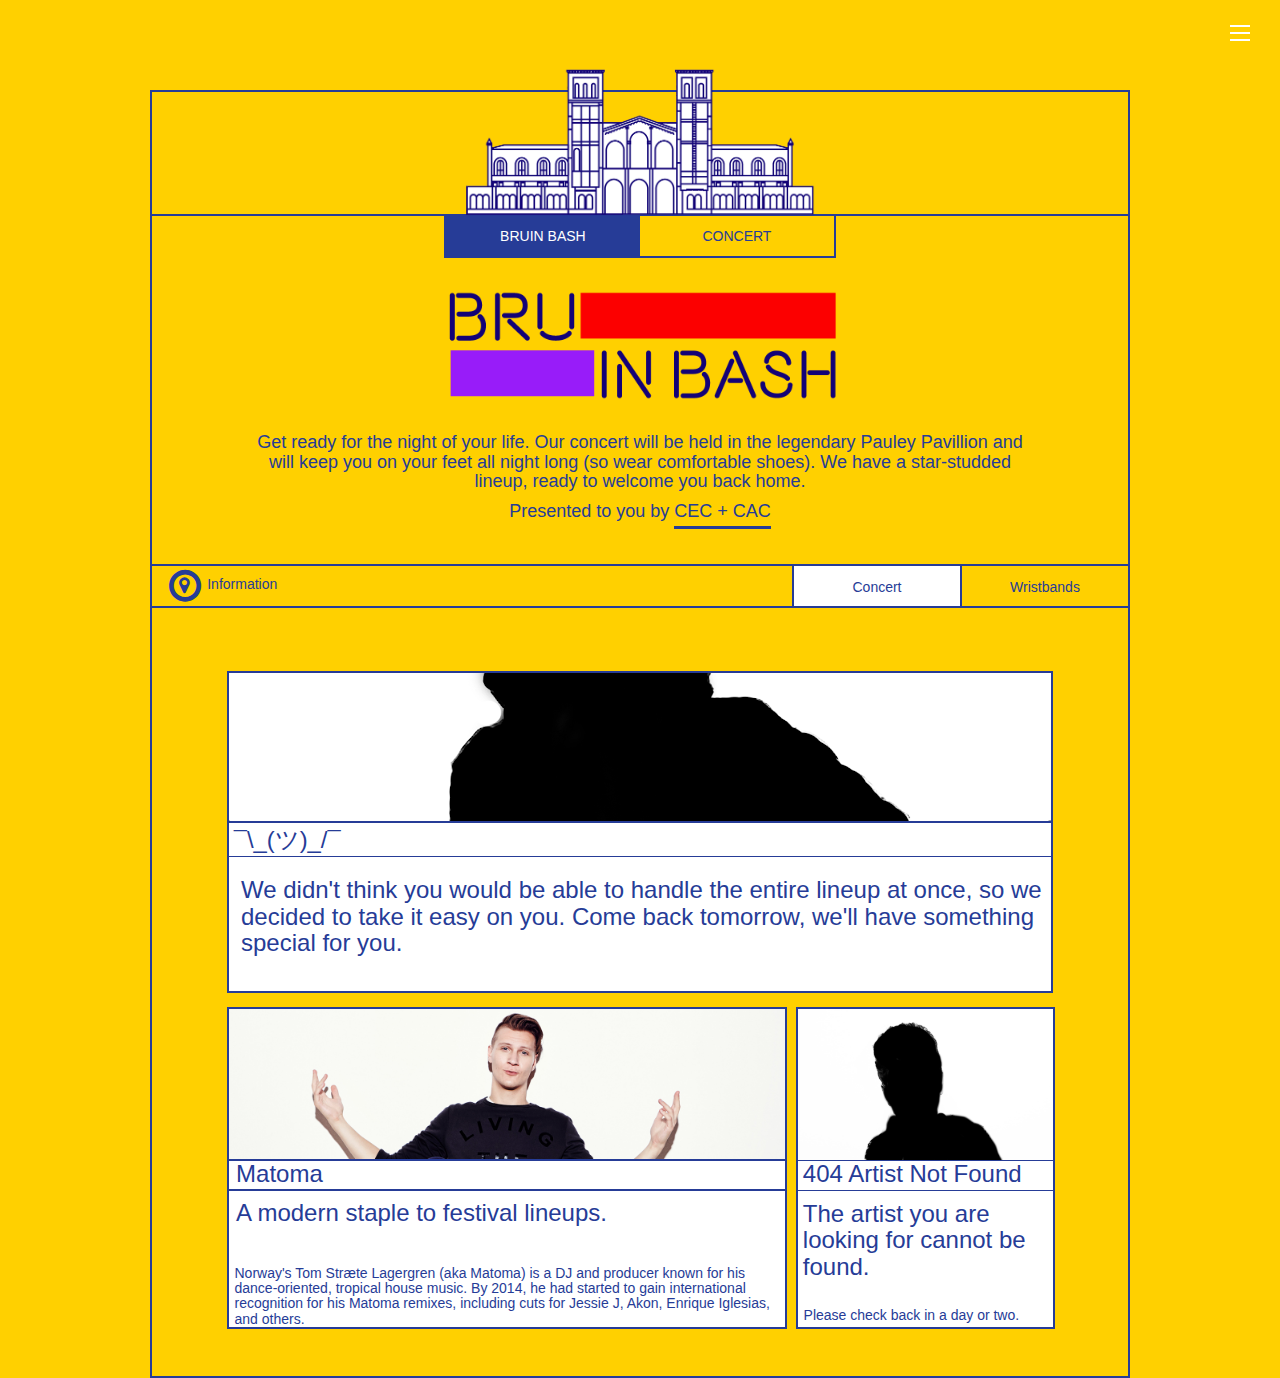
==== concert.html @ 8db4a5f6 "fix navbar" ====
<!DOCTYPE html>
<html lang="en">
<head>
    <meta charset="UTF-8">
    <title>Bruin Bash 2016 | Concert </title>
    <meta name="viewport" content="width=device-width, initial-scale=1">
    <link href="https://maxcdn.bootstrapcdn.com/bootstrap/3.3.7/css/bootstrap.min.css" rel="stylesheet">
    <link rel="stylesheet" type="text/css" href="https://maxcdn.bootstrapcdn.com/font-awesome/4.6.3/css/font-awesome.min.css">
    <link rel="stylesheet" type="text/css" href="css/normalize.css">
    <link rel="stylesheet" type="text/css" href="css/concert-style.css">
    <link rel="stylesheet" type="text/css" href="css/general.css">
</head>
<body>
    <!--Mitch-->

    <!--Google Analytics-->
    <script>
        (function(i,s,o,g,r,a,m){i['GoogleAnalyticsObject']=r;i[r]=i[r]||function(){
                    (i[r].q=i[r].q||[]).push(arguments)},i[r].l=1*new Date();a=s.createElement(o),
                m=s.getElementsByTagName(o)[0];a.async=1;a.src=g;m.parentNode.insertBefore(a,m)
        })(window,document,'script','https://www.google-analytics.com/analytics.js','ga');

        ga('create', 'UA-82317902-1', 'auto');
        ga('send', 'pageview');

    </script>
    <!--End Google Analytics-->
    <nav>
        <div class="button dropdown-toggle" id="dropdownMenu1" data-toggle="dropdown">
            <div class="bar"></div>
            <div class="bar"></div>
            <div class="bar"></div>
        </div>
        <ul class="dropdown-menu" aria-labelledby="dropdownMenu1">
            <li><a href="index.html">Home</a></li>
            <li class="active"><a href="#">Concert</a></li>
            <li><a href="film.html">Film</a></li>
            <li><a href="festival.html">Festival</a></li>
            <li><a href="faq.html">FAQ</a></li>
        </ul>
    </nav>

    <div class="frame full-border header">

    <!-- ROYCE GOES HERE -->
        <img src="assets/white-royce.png" id="royce"/>

    </div>
    <div class="frame min-border title">
        <div class="title-box invert">
            <p class="title-box-text">BRUIN BASH</p>
        </div>
        <div class="title-box regular">
            <p class="title-box-text">CONCERT</p>
        </div>
        <div class="clear"></div>

        <img src="assets/concert-logo.png" id="logo"/>

        <div class="title-summary">
            <h4 id="summary-text">Get ready for the night of your life. Our concert will be held in the legendary Pauley Pavillion and will keep you on your feet all night long (so wear comfortable shoes). We have a star-studded lineup, ready to welcome you back home.</h4>
            <h4>Presented to you by <span class="underline">CEC + CAC</span></h4>
        </div>

    </div>
    <div class="frame min-border nav"> 
        <div id="nav-title">
            <span class="fa-stack fa-lg">
                <i class="fa fa-circle-o fa-stack-2x"></i>
                <i class="fa fa-map-marker fa-stack-1x"></i>
            </span>
            <span>Information</span>
        </div> 
        <div class="nav-clickable switch" id="wristbands">
            <p class="nav-clickable-title">Wristbands</p>
        </div>
        <div class="nav-clickable current" id="concert">
            <p class="nav-clickable-title">Concert</p>
        </div>
    </div>
    <div class="frame min-border info">
    <div class="clear"></div>
        <div class='headliner'>
            <img src='assets/headliner-silhouette.png' class='headlinerPic'>
            <hr class='break'>
            <h3 class='shrug'>¯\_(ツ)_/¯</h3>
            <hr class='break'>
            <h3 class='headliner-description'>We didn't think you would be able to handle the entire lineup at once, so we decided to take it easy on you. Come back tomorrow, we'll have something special for you.</h3>
        </div>
        <div class='matoma'>
            <img src='assets/matoma.jpg' class='matomaPic'>
            <hr class='break'>
            <h3 class='matomaTitle'>Matoma</h3>
            <hr class='break'>
            <h3 class='matomaSub'>A modern staple to festival lineups.</h3>
            <h5 class='matomaDescription'>Norway's Tom Stræte Lagergren (aka Matoma) is a DJ and producer known for his dance-oriented, tropical house music. By 2014, he had started to gain international recognition for his Matoma remixes, including cuts for Jessie J, Akon, Enrique Iglesias, and others.</h5>
        </div>
        <div class='fourohfour'>
            <img src='assets/fourohfour.png' class='fourohfourPic'>
            <hr class='break'>
            <h3 class='fourohfourTitle'>404 Artist Not Found</h3>
            <hr class='break'>
            <h3 class='fourohfourSub'>The artist you are looking for cannot be found.</h3>
            <h5 class='fourohfourDescription'>Please check back in a day or two.</h5>
        </div>
        
    </div>

    <script src="https://code.jquery.com/jquery-2.2.4.min.js" integrity="sha256-BbhdlvQf/xTY9gja0Dq3HiwQF8LaCRTXxZKRutelT44=" crossorigin="anonymous"></script>
    <script src="https://maxcdn.bootstrapcdn.com/bootstrap/3.3.7/js/bootstrap.min.js"></script>
    <script type="text/javascript" src="js/concert-app.js"></script>
    <script>
        $('.dropdown-toggle').dropdown();
    </script>
</body>
</html>
---- css/concert-style.css ----
html, body { height: 100%; width: 100%; margin: 0; }

@import '../fonts/stylesheet.css';

body {
	background-color: #FFD000;
	font-family: 'DINRegular', 'Helvetica Neue', sans-serif;
	color: #263c97;
}

.frame {
	width: 70em;
	margin: 0 auto;
}

.full-border {
	border: 0.2em solid #263c97;
}

.min-border {
	border-left: 0.2em solid #263c97;
	border-right: 0.2em solid #263c97;
	border-bottom: 0.2em solid #263c97;
}

.header {
	height: 9em;

}

.title {
	height: 25em;
}

.nav {
	height: 3em;
}

.info {
	height: 55em;
	margin-bottom: 3em;
}

.title-box {
	width: 14em;
	height: 3em;
	float: left;
	text-align: center;
	vertical-align: middle;
}

.title-box-text {
	position: relative;
	top: .7em;
}

.invert {
	margin-left: 20.85em;
	background-color: #263c97;
	color: white;
	border-left: .2em solid #263c97;
	border-bottom: 0.2em solid #263c97;
}

.regular {
	color: #263c97;
	border-right: 0.2em solid #263c97;
	border-bottom: 0.2em solid #263c97;
}

.clear {
	clear: both;
}

.title-summary {
	margin: auto;
	width: 55em;
	height: 9em;
	text-align: center;
	color: #263c97;
	position: relative;
	top: 2em;
}

.underline {
	padding-bottom: .25em;
	border-bottom: 0.2em solid #263c97;
}

#royce {
	display: block;
	margin: auto;
	width: 25em;
	position: relative;
	top: -1.7em;
}

#logo {
	display: block;
	margin: auto;
	width: 30em;
	position: relative;
	top: 1.5em;
}

#nav-title {
	color: #263c97;
	position: relative;
	top: .1em;
	left: 1em;
	width: 12em;
}

.nav-clickable {
	float: right;
	text-align: center;
	width: 12em;
	height: 2.85em;
	border-left: 0.2em solid #263c97;
	position: relative;
	top: -2.65em;
	color: #263c97;
}

.switch {
	cursor: pointer;
}



.nav-clickable-title {
	top: .75em;
	position: relative;
}

.current {
	background-color: white;
}

.info-box-left {
	width: 25em;
	height: 40em;
	border: 0.2em solid #263c97;
	position: relative;
	left: 3em;
	top: 2.25em;
	float: left;
}

.red-fill {
	height: 19.8em;
	background-color: #f84649;
	border-bottom: 0.2em solid #263c97;
}

.info-box-left-summary {
	height: 20em;
	background-color: white
}

.info-box-right {
	width: 33em;
	height: 40em;
	border: 0.2em solid #263c97;
	position: relative;
	top: 2.25em;
	left: 32em;
}

.yellow-fill {
	height: 24.8em;
	background-color: #ffd400;
	border-bottom: 0.2em solid #263c97;
}

.info-box-right-summary {
	height: 15em;
	background-color: white;
	position: relative;
	top: -15.2em;
}

.wristTitle {
	font-weight: bold;
	position: relative;
	left: .5em;
}

.wristContainer {
	width: 60em;
	margin: 0 auto;
	border: 0.2em solid #263c97;
	position: relative;
	background-color: white;
}

.w-upper {
	top: 2em;
}

.w-lower {
	top: 5em;
}

.wristDescription {
	position: relative;
	left: .5em;
}

.break {
	border: 0;
	background: #263c97;
	height: .1em;
	margin: 0;
}

.wristClick {
	display: inline-block;
	font-size: 5em;
	margin-bottom: 0;
	font-family: 'beon';
	color: #263c97;
}

.wristClick:hover {
	text-decoration: none;
	color: #FC0000;
}

.wristClick2 {
	display: inline-block;
	color: #263c97
}

.wristClick2:hover {
	text-decoration: none;
	color: #FC0000;
}

.center {
	text-align: center;
	position: relative;
}

.headliner {
	margin: 0 auto;
	position: relative;
	top: 2em;
	width: 59em;
	height: 23em;
	border: 0.2em solid #263c97;
	background-color: white;
}

.shrug {
	margin: 0;
	position: relative;
	font-family: arial;
	top: .2em;
	left: .2em;
	padding-bottom: .3em;
	font-size: 1.7em;
	cursor: pointer;
}

.headliner-description {
	position: relative;
	left: .5em;
}

.headlinerPic {
	cursor: pointer;
}

.matoma {
	margin: 0;
	width: 40em;
	height: 23em;
	border: 0.2em solid #263c97;
	position: relative;
	left: 5.35em;
	top: 3em;
	background-color: white;
}

.matomaPic {
	width: 39.7em;
	cursor: pointer;
}

.matomaTitle {
	margin: 0;
	position: relative;
	left: .3em;
	padding-bottom: .1em;
	cursor: pointer;
}

.matomaSub {
	margin: 0;
	position: relative;
	top: .4em;
	left: .3em;
}

.matomaDescription {
	position: relative;
	top: 2.75em;
	left: .4em;
}

.fourohfour {
	margin: 0;
	width: 18.5em;
	height: 23em;
	border: 0.2em solid #263c97;
	position: relative;
	top: -20em;
	left: 46em;
	background-color: white;
}

.fourohfourPic {
	width: 18.2em;
	height: 10.75em;
	cursor: pointer;
}

.fourohfourTitle {
	margin: 0;
	position: relative;
	left: .2em;
	padding-bottom: .1em;
	cursor: pointer;
}

.fourohfourSub {
	margin: 0;
	position: relative;
	top: .4em;
	left: .2em;
}

.fourohfourDescription {
	position: relative;
	top: 2em;
	left: .4em;
}
---- css/general.css ----
/*Navbar*/
nav{height:10vh;  width:100%;}
.button{
    position:absolute;
    right:20px;
    top:20px;
    cursor:pointer;
}
.bar{
    margin:5px 10px 5px 10px;
    width:20px;
    height:2px;
    background-color:white;
}
nav .dropdown-menu{
    right:5px !important;
    left:85%;
    top:8%;
    width:30px;
}
@media only screen and (min-width: 300px) and (max-width:1000px) {
    .bar{width:10vw;height:10px; margin:15px 10px 5px 10px;}
    nav .dropdown-menu{
        width:100%;
        font-size:4em;
        left:0;
    }
}
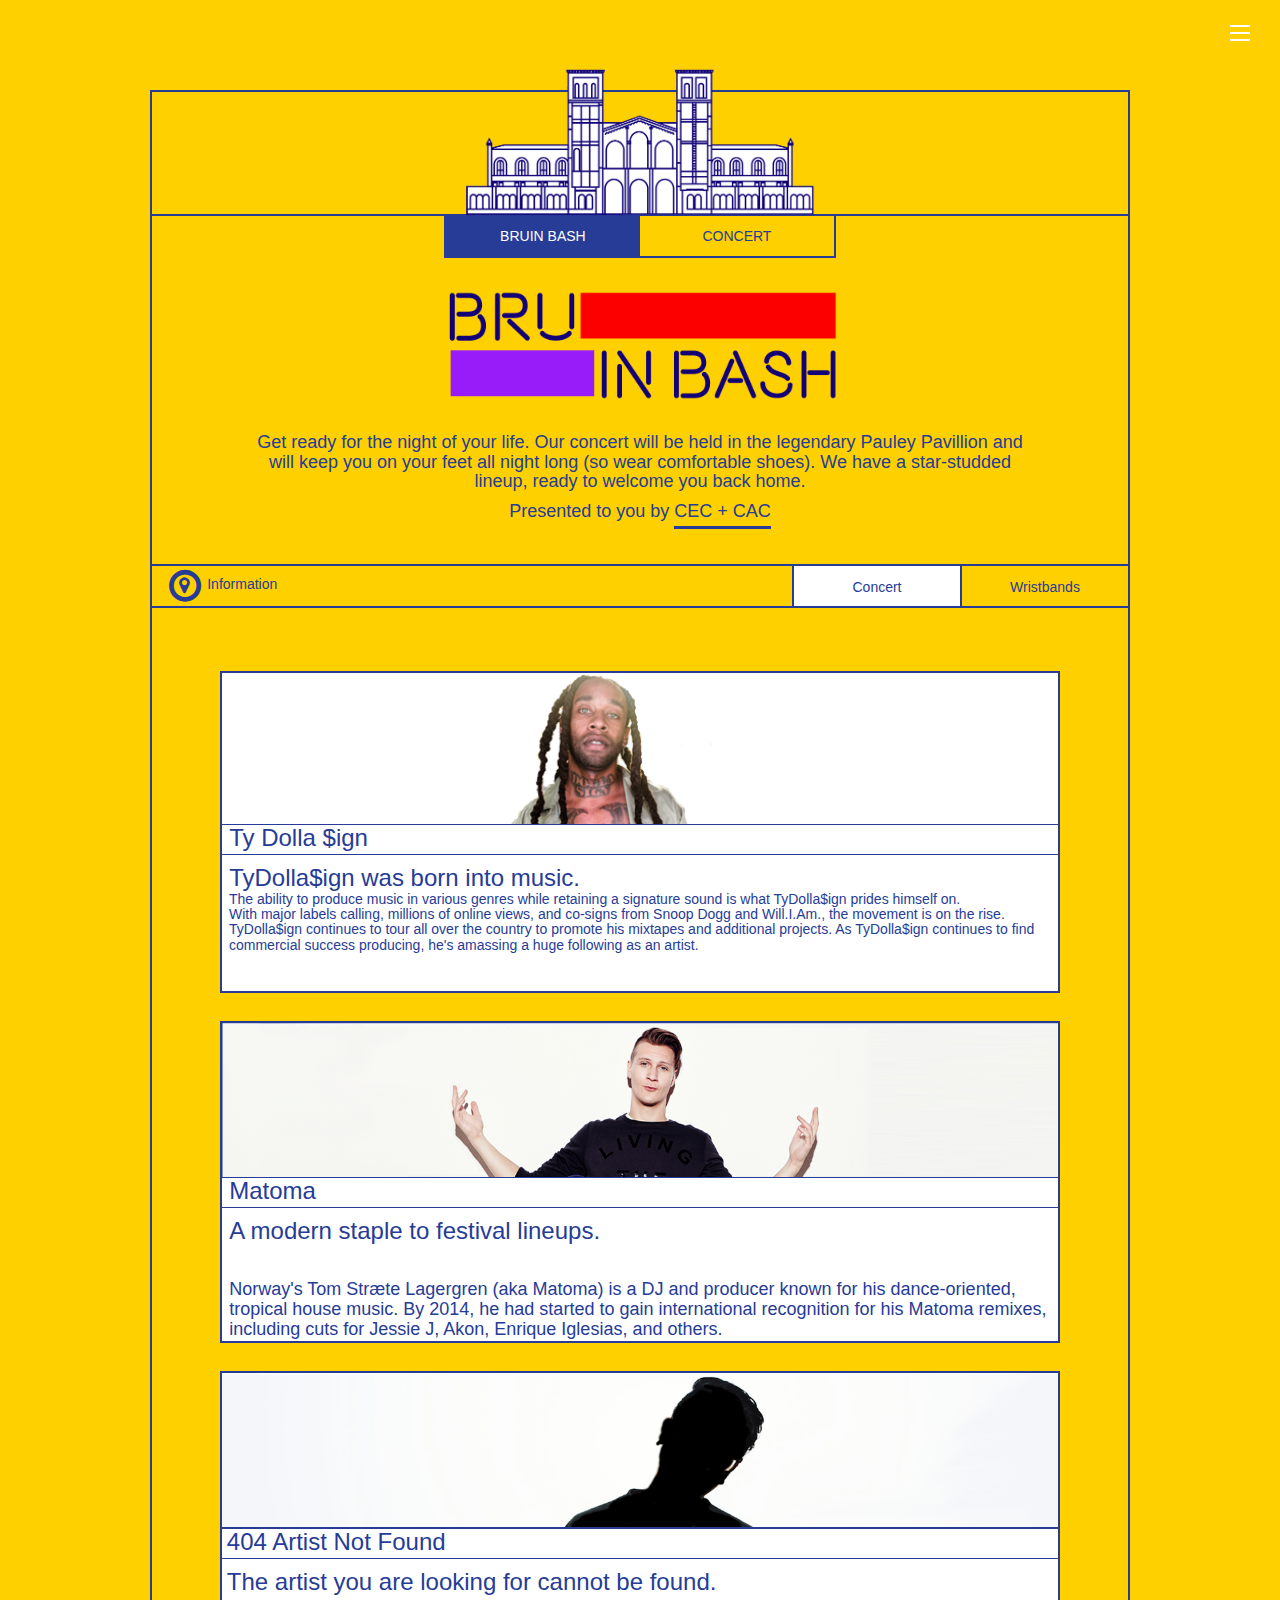
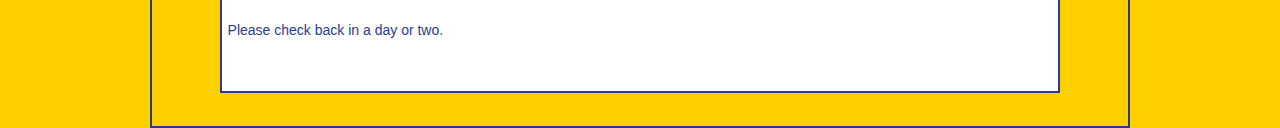
==== commit b3e34c61: "Ty drop" ====
--- a/concert.html
+++ b/concert.html
@@ -3,7 +3,6 @@
 <head>
     <meta charset="UTF-8">
     <title>Bruin Bash 2016 | Concert </title>
-    <meta name="viewport" content="width=device-width, initial-scale=1">
     <link href="https://maxcdn.bootstrapcdn.com/bootstrap/3.3.7/css/bootstrap.min.css" rel="stylesheet">
     <link rel="stylesheet" type="text/css" href="https://maxcdn.bootstrapcdn.com/font-awesome/4.6.3/css/font-awesome.min.css">
     <link rel="stylesheet" type="text/css" href="css/normalize.css">
@@ -43,7 +42,9 @@
     <div class="frame full-border header">
 
     <!-- ROYCE GOES HERE -->
+        <a href="index.html">
         <img src="assets/white-royce.png" id="royce"/>
+        </a>
 
     </div>
     <div class="frame min-border title">
@@ -80,23 +81,24 @@
     </div>
     <div class="frame min-border info">
     <div class="clear"></div>
-        <div class='headliner'>
-            <img src='assets/headliner-silhouette.png' class='headlinerPic'>
+        <div class='headliner' id="ty">
+            <img src='assets/ty.png' class='headlinerPic'>
             <hr class='break'>
-            <h3 class='shrug'>¯\_(ツ)_/¯</h3>
+            <h3 class='matomaTitle'>Ty Dolla $ign</h3>
             <hr class='break'>
-            <h3 class='headliner-description'>We didn't think you would be able to handle the entire lineup at once, so we decided to take it easy on you. Come back tomorrow, we'll have something special for you.</h3>
+            <h3 class='matomaSub'>TyDolla$ign was born into music.</h3>
+            <h5 class='headliner-description'>The ability to produce music in various genres while retaining a signature sound is what TyDolla$ign prides himself on. <br> With major labels calling, millions of online views, and co-signs from Snoop Dogg and Will.I.Am., the movement is on the rise. TyDolla$ign continues to tour all over the country to promote his mixtapes and additional projects. As TyDolla$ign continues to find commercial success producing, he's amassing a huge following as an artist.</h5>
         </div>
-        <div class='matoma'>
-            <img src='assets/matoma.jpg' class='matomaPic'>
+        <div class='headliner' id="matoma">
+            <img src='assets/matoma.png' class='headlinerPic'>
             <hr class='break'>
             <h3 class='matomaTitle'>Matoma</h3>
             <hr class='break'>
             <h3 class='matomaSub'>A modern staple to festival lineups.</h3>
-            <h5 class='matomaDescription'>Norway's Tom Stræte Lagergren (aka Matoma) is a DJ and producer known for his dance-oriented, tropical house music. By 2014, he had started to gain international recognition for his Matoma remixes, including cuts for Jessie J, Akon, Enrique Iglesias, and others.</h5>
+            <h4 class='matomaDescription'>Norway's Tom Stræte Lagergren (aka Matoma) is a DJ and producer known for his dance-oriented, tropical house music. By 2014, he had started to gain international recognition for his Matoma remixes, including cuts for Jessie J, Akon, Enrique Iglesias, and others.</h5>
         </div>
-        <div class='fourohfour'>
-            <img src='assets/fourohfour.png' class='fourohfourPic'>
+        <div class='headliner' id="sb">
+            <img src='assets/sbs.png' class='headlinerPic'>
             <hr class='break'>
             <h3 class='fourohfourTitle'>404 Artist Not Found</h3>
             <hr class='break'>
--- a/css/concert-style.css
+++ b/css/concert-style.css
@@ -37,7 +37,7 @@
 }
 
 .info {
-	height: 55em;
+	height: 80em;
 	margin-bottom: 3em;
 }
 
@@ -246,10 +246,11 @@
 	margin: 0 auto;
 	position: relative;
 	top: 2em;
-	width: 59em;
+	width: 60em;
 	height: 23em;
 	border: 0.2em solid #263c97;
 	background-color: white;
+	margin-bottom: 2em;
 }
 
 .shrug {
@@ -270,6 +271,7 @@
 
 .headlinerPic {
 	cursor: pointer;
+	width: 59.7em;
 }
 
 .matoma {
@@ -305,7 +307,7 @@
 
 .matomaDescription {
 	position: relative;
-	top: 2.75em;
+	top: 2em;
 	left: .4em;
 }
 
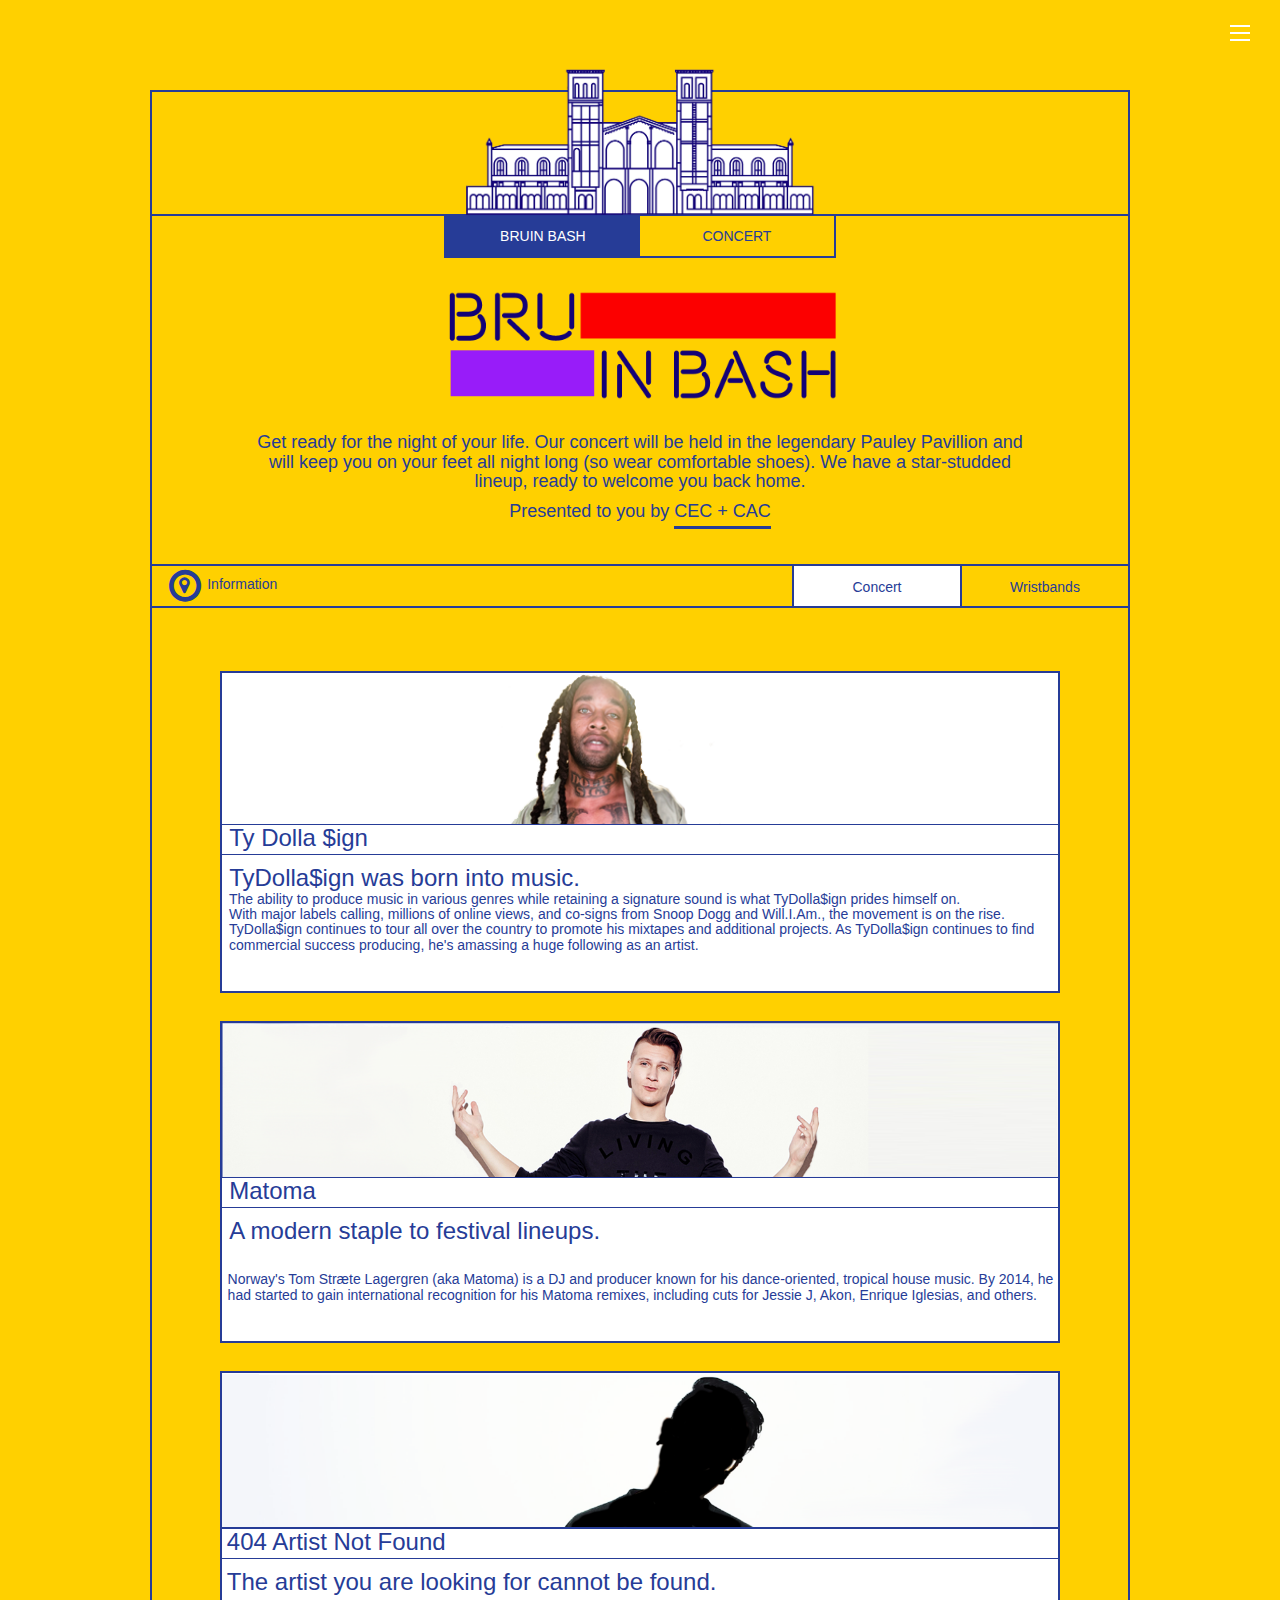
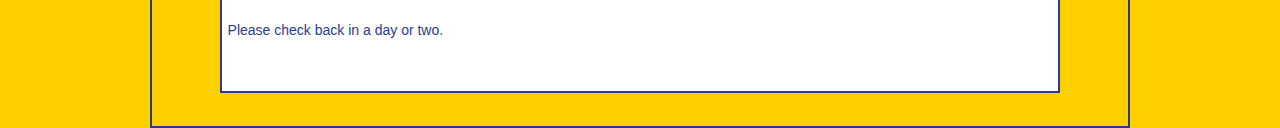
==== commit 0f877ed4: "Fixed matoma desc" ====
--- a/concert.html
+++ b/concert.html
@@ -95,7 +95,7 @@
             <h3 class='matomaTitle'>Matoma</h3>
             <hr class='break'>
             <h3 class='matomaSub'>A modern staple to festival lineups.</h3>
-            <h4 class='matomaDescription'>Norway's Tom Stræte Lagergren (aka Matoma) is a DJ and producer known for his dance-oriented, tropical house music. By 2014, he had started to gain international recognition for his Matoma remixes, including cuts for Jessie J, Akon, Enrique Iglesias, and others.</h5>
+            <h5 class='matomaDescription'>Norway's Tom Stræte Lagergren (aka Matoma) is a DJ and producer known for his dance-oriented, tropical house music. By 2014, he had started to gain international recognition for his Matoma remixes, including cuts for Jessie J, Akon, Enrique Iglesias, and others.</h5>
         </div>
         <div class='headliner' id="sb">
             <img src='assets/sbs.png' class='headlinerPic'>
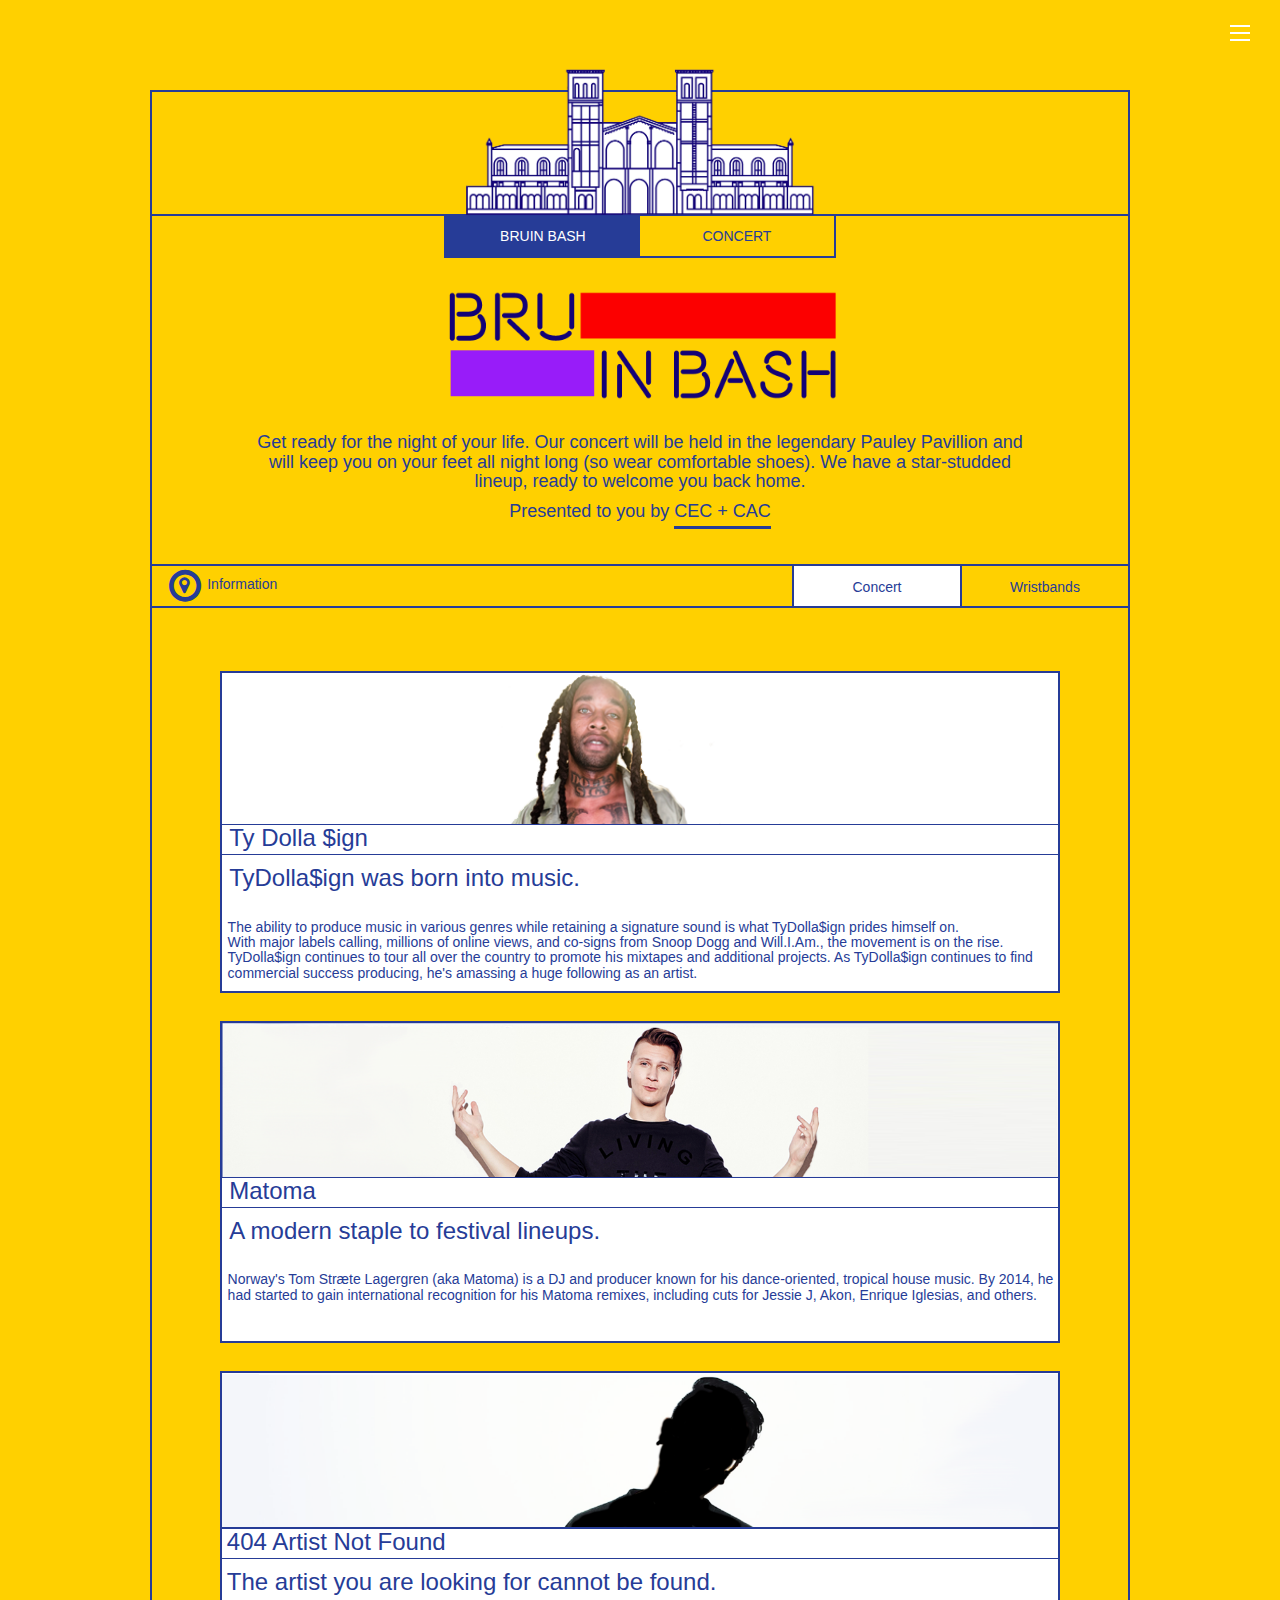
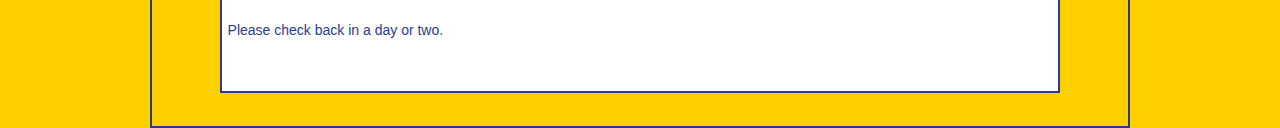
==== commit 8fc29d80: "Light fixes for ty spacing" ====
--- a/concert.html
+++ b/concert.html
@@ -87,7 +87,8 @@
             <h3 class='matomaTitle'>Ty Dolla $ign</h3>
             <hr class='break'>
             <h3 class='matomaSub'>TyDolla$ign was born into music.</h3>
-            <h5 class='headliner-description'>The ability to produce music in various genres while retaining a signature sound is what TyDolla$ign prides himself on. <br> With major labels calling, millions of online views, and co-signs from Snoop Dogg and Will.I.Am., the movement is on the rise. TyDolla$ign continues to tour all over the country to promote his mixtapes and additional projects. As TyDolla$ign continues to find commercial success producing, he's amassing a huge following as an artist.</h5>
+            <h5 class='matomaDescription'>The ability to produce music in various genres while retaining a signature sound is what TyDolla$ign prides himself on. <br> With major labels calling, millions of online views, and co-signs from Snoop Dogg and Will.I.Am., the movement is on the rise. TyDolla$ign continues to tour all over the country to promote his mixtapes and additional projects. As TyDolla$ign continues to find commercial success producing, he's amassing a huge following as an artist.</h5>
+            <br>
         </div>
         <div class='headliner' id="matoma">
             <img src='assets/matoma.png' class='headlinerPic'>
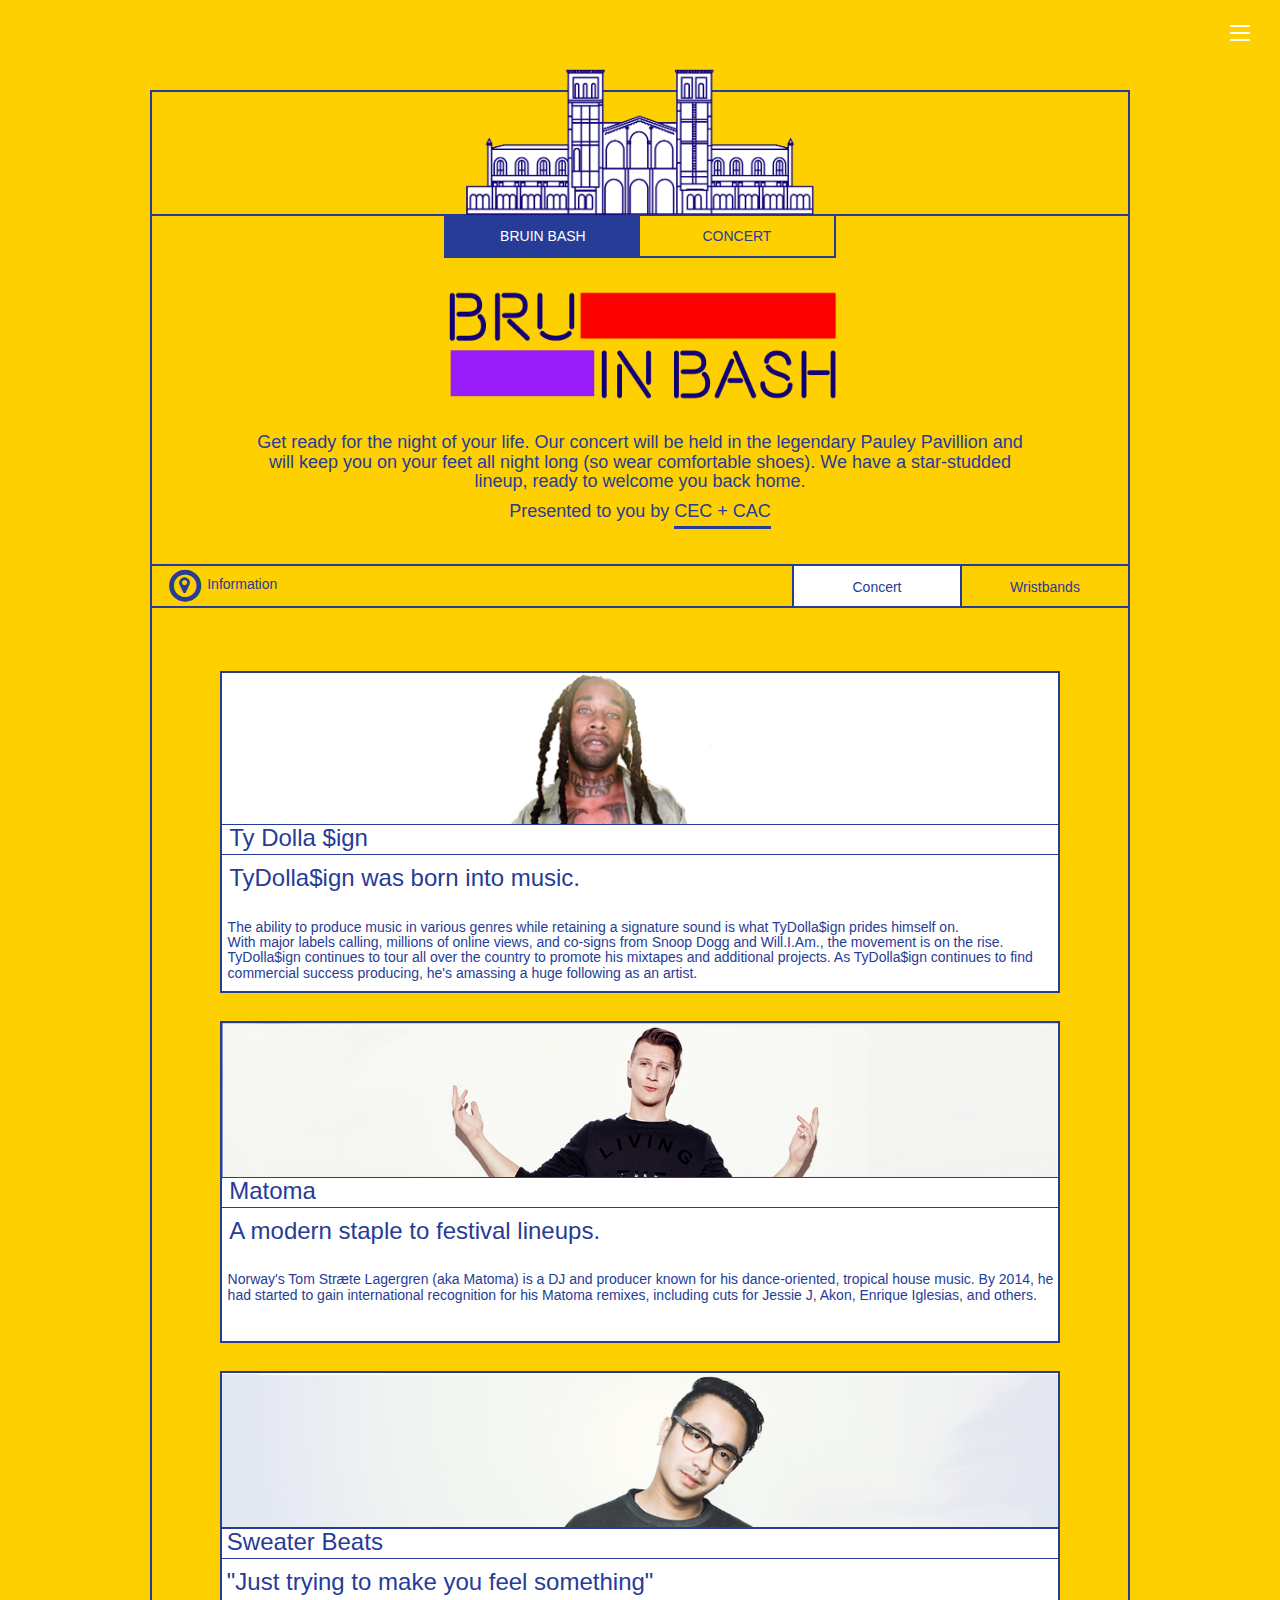
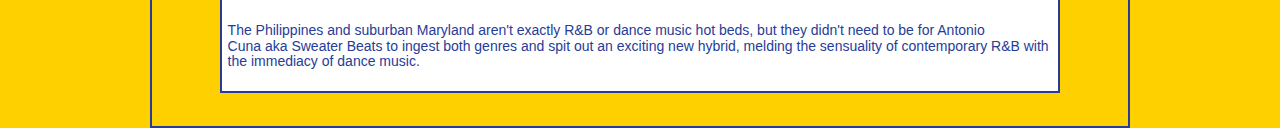
==== commit 00b6431a: "Sweater Beats drop" ====
--- a/concert.html
+++ b/concert.html
@@ -99,14 +99,13 @@
             <h5 class='matomaDescription'>Norway's Tom Stræte Lagergren (aka Matoma) is a DJ and producer known for his dance-oriented, tropical house music. By 2014, he had started to gain international recognition for his Matoma remixes, including cuts for Jessie J, Akon, Enrique Iglesias, and others.</h5>
         </div>
         <div class='headliner' id="sb">
-            <img src='assets/sbs.png' class='headlinerPic'>
+            <img src='assets/sb.png' class='headlinerPic'>
             <hr class='break'>
-            <h3 class='fourohfourTitle'>404 Artist Not Found</h3>
+            <h3 class='fourohfourTitle'>Sweater Beats</h3>
             <hr class='break'>
-            <h3 class='fourohfourSub'>The artist you are looking for cannot be found.</h3>
-            <h5 class='fourohfourDescription'>Please check back in a day or two.</h5>
+            <h3 class='fourohfourSub'>"Just trying to make you feel something"</h3>
+            <h5 class='fourohfourDescription'>The Philippines and suburban Maryland aren't exactly R&B or dance music hot beds, but they didn't need to be for Antonio<br> Cuna aka Sweater Beats to ingest both genres and spit out an exciting new hybrid, melding the sensuality of contemporary R&B with the immediacy of dance music.</h5>
         </div>
-        
     </div>
 
     <script src="https://code.jquery.com/jquery-2.2.4.min.js" integrity="sha256-BbhdlvQf/xTY9gja0Dq3HiwQF8LaCRTXxZKRutelT44=" crossorigin="anonymous"></script>
--- a/css/concert-style.css
+++ b/css/concert-style.css
@@ -348,3 +348,39 @@
 	top: 2em;
 	left: .4em;
 }
+
+.wristband-clickable {
+	display: inline;
+	font-size: 1.5em;
+}
+
+#hunnatwo {
+	float: right;
+	position: relative;
+	left: -.5em;
+}
+
+#floor {
+	position: relative;
+	left: .5em;
+}
+
+.wrist-active {
+	font-size: 2.5em;
+	border-bottom: 0.1em solid #263c97;
+}
+
+.seatingInfo {
+	list-style: none;
+	padding-left: 1em;
+}
+
+.wrist-list-item {
+	margin-left: 0;
+	padding-top: 1em;
+	font-size: 1.25em;
+}
+
+.wrist-inactive {
+	cursor: pointer;
+}
